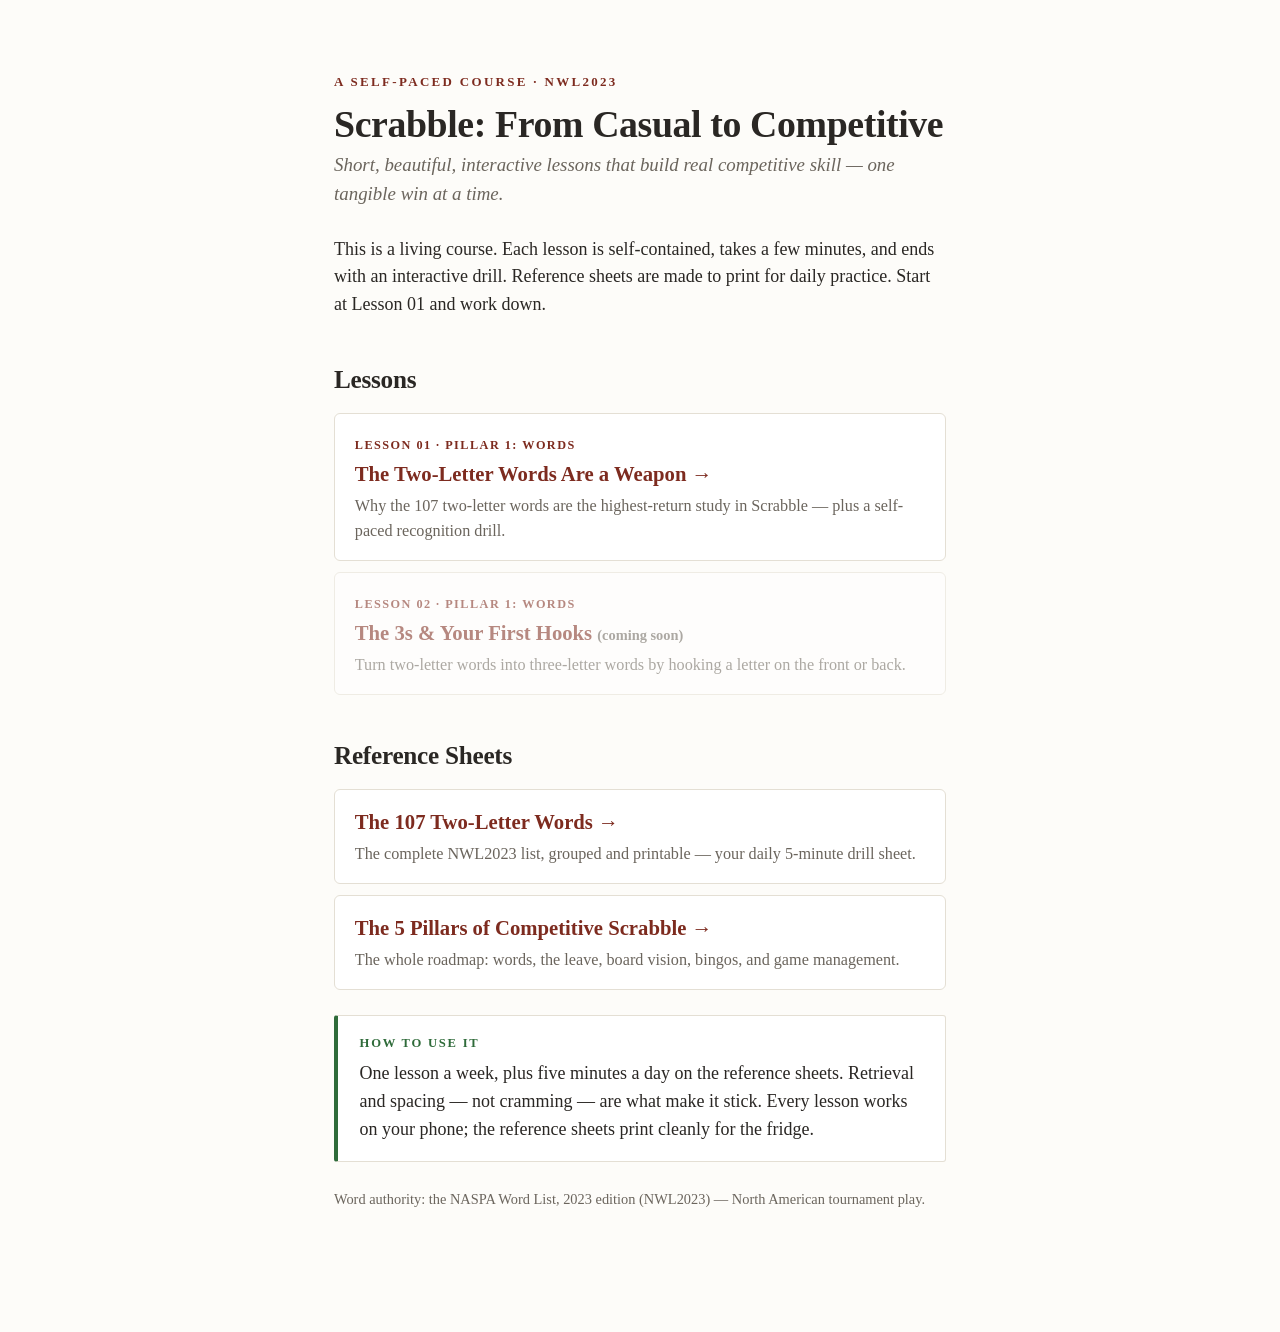
==== index.html @ 072842bb "Public Scrabble course site: Lesson 01, reference sheets, landing page Static HTML/CSS/JS. Served vi" ====
<!DOCTYPE html>
<html lang="en">
<head>
<meta charset="utf-8">
<meta name="viewport" content="width=device-width, initial-scale=1">
<title>A Scrabble Course — from casual to competitive</title>
<link rel="stylesheet" href="assets/course.css">
<style>
  .index-list { list-style:none; padding:0; margin:1rem 0; }
  .index-list li { border:1px solid var(--rule); border-radius:6px; padding:0.9rem 1.1rem; margin:0.6rem 0; background:#fff; }
  .index-list a { border:0; font-size:1.15rem; font-weight:600; }
  .index-list .desc { display:block; color:var(--ink-soft); font-size:0.9rem; margin-top:0.2rem; }
  .index-list .tag { font-size:0.68rem; letter-spacing:0.12em; text-transform:uppercase; font-weight:700; color:var(--accent); }
  .comingsoon { opacity:0.55; }
</style>
</head>
<body>

<p class="kicker">A Self-Paced Course · NWL2023</p>
<h1>Scrabble: From Casual to Competitive</h1>
<p class="subtitle">Short, beautiful, interactive lessons that build real competitive skill — one tangible win at a time.</p>

<p>This is a living course. Each lesson is self-contained, takes a few minutes, and ends with an interactive drill. Reference sheets are made to print for daily practice. Start at Lesson 01 and work down.</p>

<h2>Lessons</h2>
<ul class="index-list">
  <li>
    <span class="tag">Lesson 01 · Pillar 1: Words</span><br>
    <a href="lessons/0001-two-letter-words.html">The Two-Letter Words Are a Weapon →</a>
    <span class="desc">Why the 107 two-letter words are the highest-return study in Scrabble — plus a self-paced recognition drill.</span>
  </li>
  <li class="comingsoon">
    <span class="tag">Lesson 02 · Pillar 1: Words</span><br>
    <a href="#">The 3s &amp; Your First Hooks <span class="cite">(coming soon)</span></a>
    <span class="desc">Turn two-letter words into three-letter words by hooking a letter on the front or back.</span>
  </li>
</ul>

<h2>Reference Sheets</h2>
<ul class="index-list">
  <li>
    <a href="reference/two-letter-words.html">The 107 Two-Letter Words →</a>
    <span class="desc">The complete NWL2023 list, grouped and printable — your daily 5-minute drill sheet.</span>
  </li>
  <li>
    <a href="reference/skill-roadmap.html">The 5 Pillars of Competitive Scrabble →</a>
    <span class="desc">The whole roadmap: words, the leave, board vision, bingos, and game management.</span>
  </li>
</ul>

<div class="callout win">
  <span class="label">How to use it</span>
  One lesson a week, plus five minutes a day on the reference sheets. Retrieval and spacing — not cramming — are what make it stick. Every lesson works on your phone; the reference sheets print cleanly for the fridge.
</div>

<p class="cite">Word authority: the NASPA Word List, 2023 edition (NWL2023) — North American tournament play.</p>

</body>
</html>
---- assets/course.css ----
/* course.css — shared stylesheet for the Scrabble teaching workspace.
   Tufte-inspired: generous margins, readable measure, restrained palette.
   Linked by every lesson and reference sheet. Prints cleanly to paper. */

:root {
  --ink:       #2a2724;
  --ink-soft:  #6b655d;
  --paper:     #fdfcf9;
  --rule:      #e4dfd4;
  --accent:    #7d2b1f;   /* deep brick red — links, emphasis */
  --tile-bg:   #e8d9b0;   /* Scrabble-tile cream */
  --tile-edge: #c9b184;
  --tile-ink:  #33302b;
  --good:      #2f6b3a;
  --bad:       #9c2c2c;
  --dl:        #b9d4e6;   /* double letter */
  --tl:        #4f97c4;   /* triple letter */
  --dw:        #efb8c0;   /* double word  */
  --tw:        #d1493f;   /* triple word  */
  --measure:   38rem;
}

* { box-sizing: border-box; }

html { font-size: 18px; }

body {
  font-family: "Iowan Old Style", "Palatino Linotype", Palatino, "Book Antiqua", Georgia, serif;
  color: var(--ink);
  background: var(--paper);
  line-height: 1.55;
  margin: 0 auto;
  padding: 4rem 2rem 6rem;
  max-width: var(--measure);
  -webkit-font-smoothing: antialiased;
}

/* ---- Typography ---- */
h1, h2, h3 { font-weight: 600; line-height: 1.15; letter-spacing: -0.01em; }
h1 { font-size: 2.1rem; margin: 0 0 0.2rem; }
h2 { font-size: 1.4rem; margin: 2.6rem 0 0.6rem; }
h3 { font-size: 1.1rem; margin: 1.8rem 0 0.4rem; }

.kicker {
  font-size: 0.72rem; letter-spacing: 0.18em; text-transform: uppercase;
  color: var(--accent); font-weight: 700; margin: 0 0 0.6rem;
}
.subtitle { color: var(--ink-soft); font-style: italic; font-size: 1.05rem; margin: 0 0 1.5rem; }

p, li { font-size: 1rem; }
a { color: var(--accent); text-decoration: none; border-bottom: 1px solid var(--rule); }
a:hover { border-bottom-color: var(--accent); }

hr { border: 0; border-top: 1px solid var(--rule); margin: 2.4rem 0; }

strong { font-weight: 700; }
em { font-style: italic; }

/* ---- Sidenote / margin note ---- */
.note {
  font-size: 0.85rem; color: var(--ink-soft); line-height: 1.4;
  border-left: 2px solid var(--rule); padding-left: 0.9rem; margin: 1.2rem 0;
}
.cite { font-size: 0.8rem; color: var(--ink-soft); }
.cite a { border: 0; text-decoration: underline; text-decoration-color: var(--rule); }

/* ---- Callout boxes ---- */
.callout {
  background: #fff; border: 1px solid var(--rule); border-left: 4px solid var(--accent);
  border-radius: 3px; padding: 1rem 1.2rem; margin: 1.4rem 0;
}
.callout .label {
  font-size: 0.7rem; letter-spacing: 0.14em; text-transform: uppercase;
  color: var(--accent); font-weight: 700; display: block; margin-bottom: 0.35rem;
}
.callout.win { border-left-color: var(--good); }
.callout.win .label { color: var(--good); }

/* ---- Scrabble tiles ---- */
.tile {
  display: inline-flex; align-items: center; justify-content: center;
  position: relative;
  width: 2.1rem; height: 2.1rem; margin: 0.12rem;
  background: var(--tile-bg); border: 1px solid var(--tile-edge);
  border-radius: 4px; box-shadow: 0 1.5px 0 var(--tile-edge), 0 2px 3px rgba(0,0,0,0.12);
  font-family: Georgia, serif; font-weight: 700; font-size: 1.1rem;
  color: var(--tile-ink); text-transform: uppercase; vertical-align: middle;
  user-select: none;
}
.tile .pts {
  position: absolute; right: 2px; bottom: 0px;
  font-size: 0.5rem; font-weight: 600; line-height: 1;
}
.tile.blank { color: var(--ink-soft); background: #f3ecd8; }
.rack { display: flex; flex-wrap: wrap; gap: 0.1rem; margin: 1rem 0; }

/* Word tile-strip, compact (for word lists) */
.word { display: inline-flex; gap: 1px; margin: 0.2rem 0.5rem 0.2rem 0; }
.word .tile { width: 1.5rem; height: 1.5rem; font-size: 0.8rem; box-shadow: 0 1px 0 var(--tile-edge); }
.word .tile .pts { display: none; }

/* ---- Word-list grid (reference sheets) ---- */
.wordgrid {
  display: grid; grid-template-columns: repeat(auto-fill, minmax(3.2rem, 1fr));
  gap: 0.3rem 0.5rem; margin: 0.8rem 0 1.4rem;
}
.wordgrid .w {
  font-family: "SF Mono", "Menlo", monospace; font-size: 0.95rem; font-weight: 600;
  text-align: center; padding: 0.25rem 0; background: var(--tile-bg);
  border: 1px solid var(--tile-edge); border-radius: 3px; letter-spacing: 0.05em;
}
.grouphead {
  font-family: Georgia, serif; font-size: 1.3rem; font-weight: 700; color: var(--accent);
  margin: 1.2rem 0 0.3rem; border-bottom: 1px solid var(--rule); padding-bottom: 0.2rem;
}

/* ---- Board premium legend ---- */
.premium { display: inline-block; padding: 0.05rem 0.4rem; border-radius: 3px; font-size: 0.8rem; font-weight: 600; }
.premium.dl { background: var(--dl); } .premium.tl { background: var(--tl); color:#fff; }
.premium.dw { background: var(--dw); } .premium.tw { background: var(--tw); color:#fff; }

/* ---- Footer nav ---- */
.pagenav {
  margin-top: 3rem; padding-top: 1.2rem; border-top: 1px solid var(--rule);
  display: flex; flex-wrap: wrap; gap: 1rem; justify-content: space-between;
  font-size: 0.85rem; color: var(--ink-soft);
}
.ask {
  margin-top: 2.4rem; background: #fbf4e9; border: 1px dashed var(--tile-edge);
  border-radius: 4px; padding: 0.9rem 1.1rem; font-size: 0.9rem; color: var(--ink-soft);
}
.ask strong { color: var(--ink); }

/* ---- Interactive quiz / flashcard widget (quiz.js) ---- */
.quiz {
  background: #fff; border: 1px solid var(--rule); border-radius: 6px;
  padding: 1.4rem; margin: 1.4rem 0; text-align: center;
}
.quiz-stat { font-size: 0.78rem; color: var(--ink-soft); letter-spacing: 0.03em; }
.quiz-word { font-size: 1.6rem; margin: 1rem 0; min-height: 2.2rem; }
.quiz .flash { font-size: 1.15rem; padding: 1.2rem 0.5rem; }
.quiz-btns { display: flex; gap: 0.6rem; justify-content: center; margin-top: 0.6rem; }
.quiz button {
  font-family: inherit; font-size: 0.95rem; padding: 0.5rem 1.1rem; cursor: pointer;
  background: var(--tile-bg); border: 1px solid var(--tile-edge); border-radius: 4px;
  color: var(--tile-ink); transition: transform 0.06s ease, background 0.15s ease;
}
.quiz button:hover:not(:disabled) { background: #f0e3c0; transform: translateY(-1px); }
.quiz button.next { background: var(--accent); color: #fff; border-color: var(--accent); font-weight: 600; }
.quiz button.next:hover { background: #66231a; }
.quiz button:disabled { opacity: 0.55; cursor: default; }
.quiz-fb { min-height: 2.6rem; margin-top: 0.9rem; font-size: 0.92rem; line-height: 1.35; }
.quiz-fb.good { color: var(--good); }
.quiz-fb.bad  { color: var(--bad); }
.quiz.done .quiz-word { font-size: 2.6rem; color: var(--accent); }

/* ---- Print ---- */
@media print {
  html { font-size: 12pt; }
  body { padding: 0; max-width: none; background: #fff; }
  a { color: var(--ink); }
  .ask, .pagenav { display: none; }
  .tile, .wordgrid .w { box-shadow: none; }
  .callout { break-inside: avoid; }
}
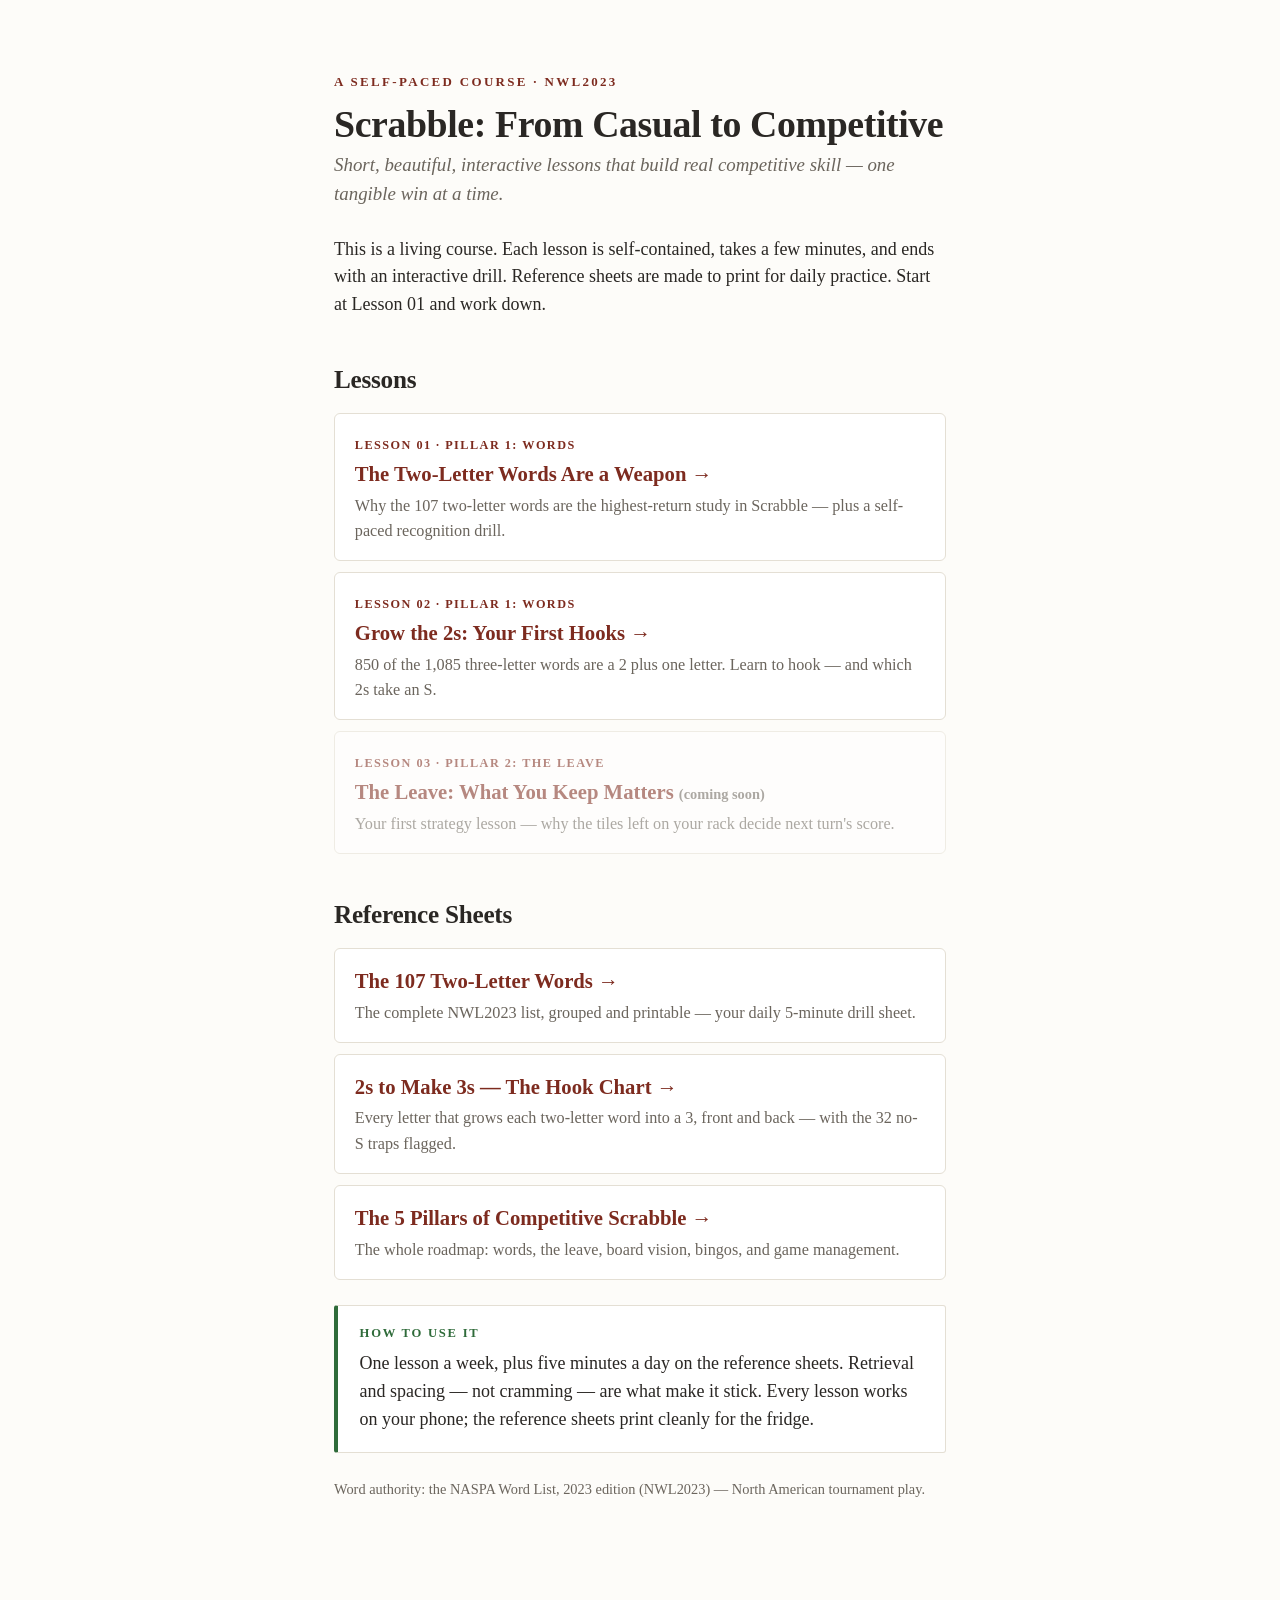
==== commit 46fe7081: "Lesson 02: hooks (2s → 3s) + the 2s-to-make-3s hook chart Lesson covers front/back hooks, the S-hook" ====
--- a/index.html
+++ b/index.html
@@ -29,10 +29,15 @@
     <a href="lessons/0001-two-letter-words.html">The Two-Letter Words Are a Weapon →</a>
     <span class="desc">Why the 107 two-letter words are the highest-return study in Scrabble — plus a self-paced recognition drill.</span>
   </li>
+  <li>
+    <span class="tag">Lesson 02 · Pillar 1: Words</span><br>
+    <a href="lessons/0002-threes-and-hooks.html">Grow the 2s: Your First Hooks →</a>
+    <span class="desc">850 of the 1,085 three-letter words are a 2 plus one letter. Learn to hook — and which 2s take an S.</span>
+  </li>
   <li class="comingsoon">
-    <span class="tag">Lesson 02 · Pillar 1: Words</span><br>
-    <a href="#">The 3s &amp; Your First Hooks <span class="cite">(coming soon)</span></a>
-    <span class="desc">Turn two-letter words into three-letter words by hooking a letter on the front or back.</span>
+    <span class="tag">Lesson 03 · Pillar 2: The Leave</span><br>
+    <a href="#">The Leave: What You Keep Matters <span class="cite">(coming soon)</span></a>
+    <span class="desc">Your first strategy lesson — why the tiles left on your rack decide next turn's score.</span>
   </li>
 </ul>
 
@@ -41,6 +46,10 @@
   <li>
     <a href="reference/two-letter-words.html">The 107 Two-Letter Words →</a>
     <span class="desc">The complete NWL2023 list, grouped and printable — your daily 5-minute drill sheet.</span>
+  </li>
+  <li>
+    <a href="reference/two-to-make-three.html">2s to Make 3s — The Hook Chart →</a>
+    <span class="desc">Every letter that grows each two-letter word into a 3, front and back — with the 32 no-S traps flagged.</span>
   </li>
   <li>
     <a href="reference/skill-roadmap.html">The 5 Pillars of Competitive Scrabble →</a>
--- a/assets/course.css
+++ b/assets/course.css
@@ -109,6 +109,18 @@
   text-align: center; padding: 0.25rem 0; background: var(--tile-bg);
   border: 1px solid var(--tile-edge); border-radius: 3px; letter-spacing: 0.05em;
 }
+/* Tap-to-reveal definitions (defs.js) */
+.wordgrid .w[data-def] { cursor: pointer; }
+.wordgrid .w[data-def]:hover { filter: brightness(0.96); }
+.wordgrid .w.open { outline: 2px solid var(--accent); outline-offset: -1px; }
+.wordgrid .defbox {
+  grid-column: 1 / -1;
+  font-family: "Iowan Old Style", "Palatino Linotype", Palatino, "Book Antiqua", Georgia, serif;
+  font-size: 0.9rem; line-height: 1.4; color: var(--ink);
+  background: #fff; border: 1px solid var(--rule); border-left: 3px solid var(--accent);
+  border-radius: 3px; padding: 0.45rem 0.7rem; margin: 0.1rem 0 0.3rem;
+}
+.wordgrid .defbox strong { font-family: "SF Mono", "Menlo", monospace; letter-spacing: 0.05em; }
 .grouphead {
   font-family: Georgia, serif; font-size: 1.3rem; font-weight: 700; color: var(--accent);
   margin: 1.2rem 0 0.3rem; border-bottom: 1px solid var(--rule); padding-bottom: 0.2rem;
@@ -161,5 +173,7 @@
   a { color: var(--ink); }
   .ask, .pagenav { display: none; }
   .tile, .wordgrid .w { box-shadow: none; }
+  .wordgrid .defbox { display: none; }
+  .wordgrid .w.open { outline: none; }
   .callout { break-inside: avoid; }
 }
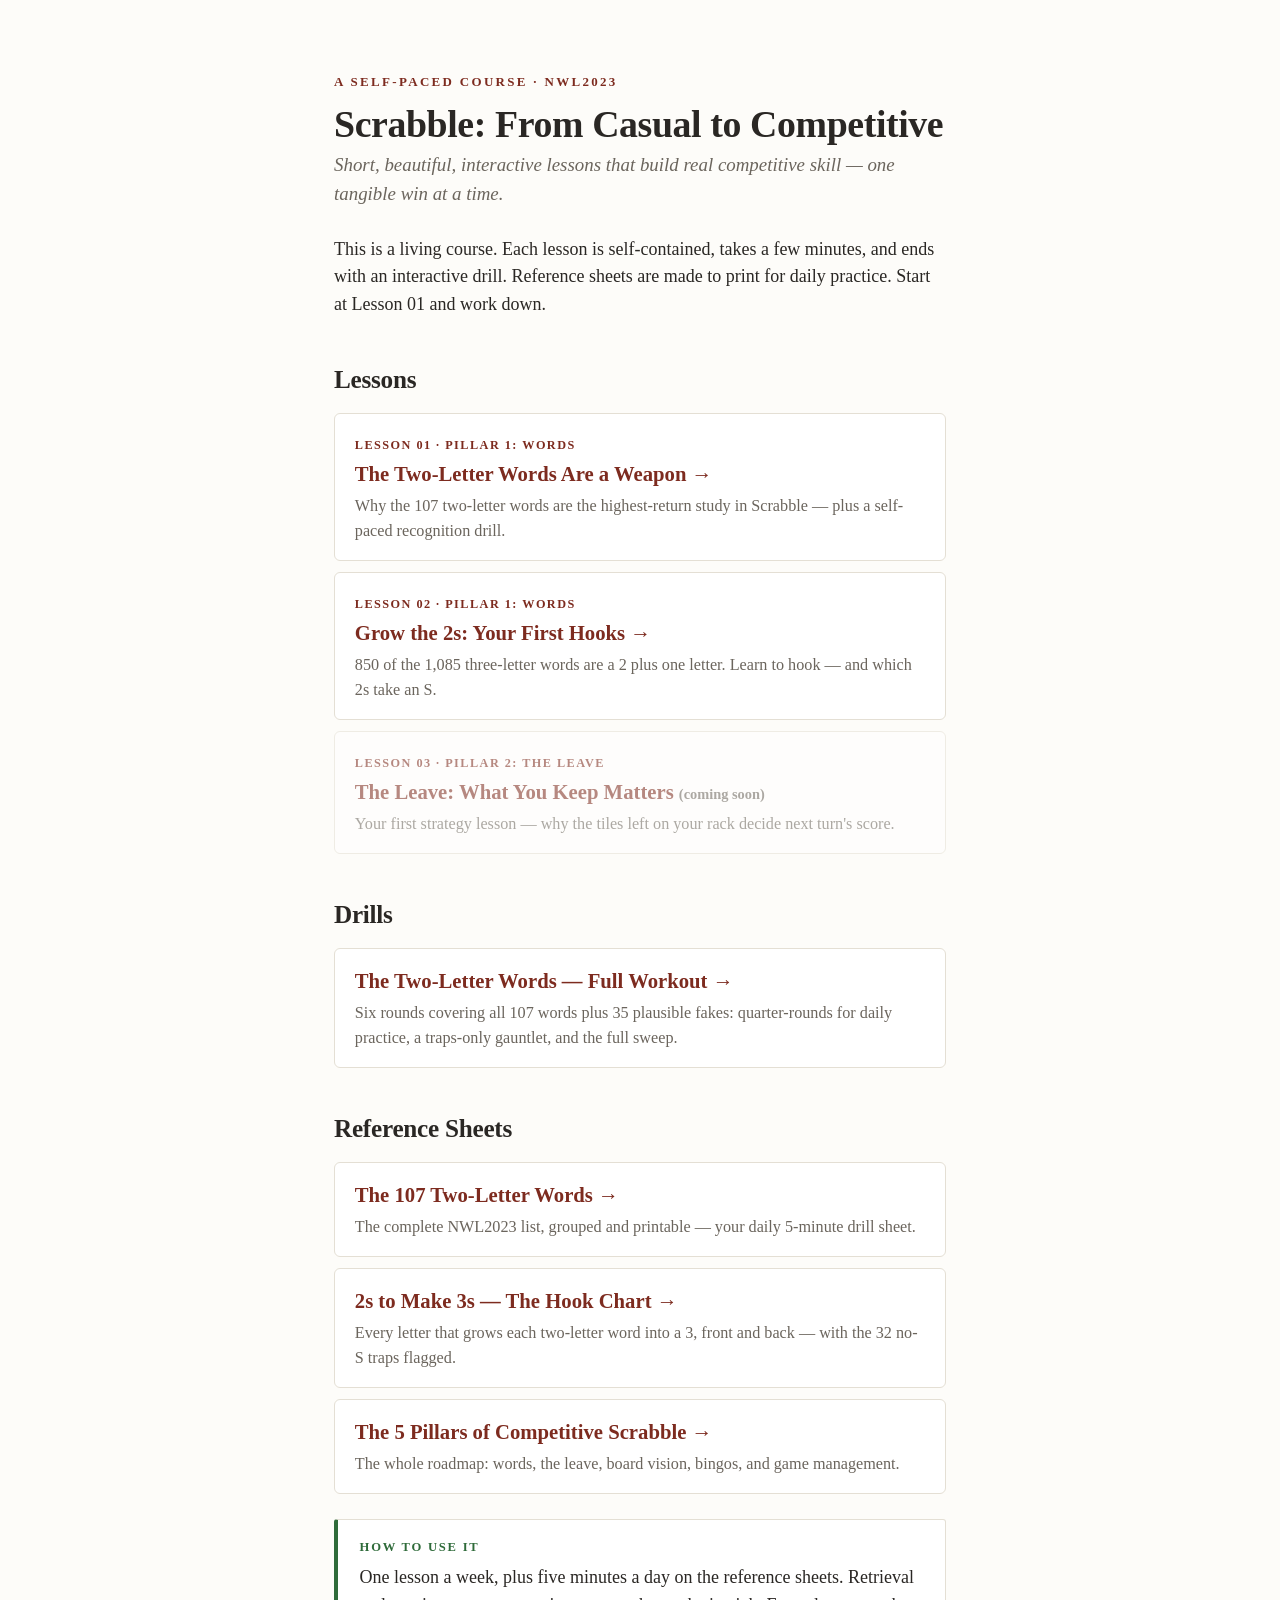
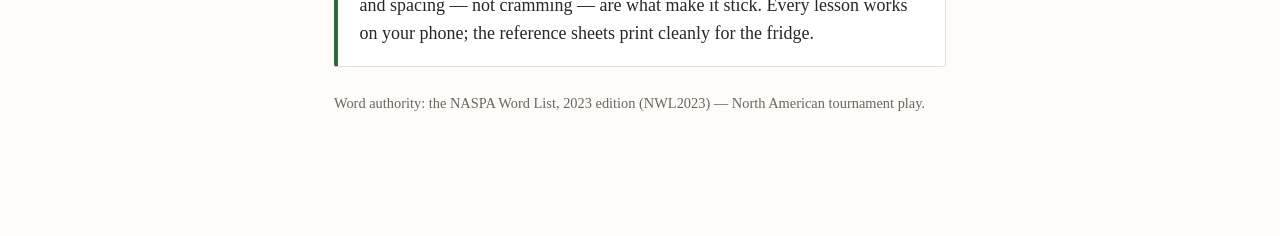
==== commit a02079d3: "Add full-list two-letter drills + fix VA's Collins status New drills/two-letter-drills.html covers t" ====
--- a/index.html
+++ b/index.html
@@ -41,6 +41,14 @@
   </li>
 </ul>
 
+<h2>Drills</h2>
+<ul class="index-list">
+  <li>
+    <a href="drills/two-letter-drills.html">The Two-Letter Words — Full Workout →</a>
+    <span class="desc">Six rounds covering all 107 words plus 35 plausible fakes: quarter-rounds for daily practice, a traps-only gauntlet, and the full sweep.</span>
+  </li>
+</ul>
+
 <h2>Reference Sheets</h2>
 <ul class="index-list">
   <li>
--- a/assets/course.css
+++ b/assets/course.css
@@ -131,6 +131,16 @@
 .premium.dl { background: var(--dl); } .premium.tl { background: var(--tl); color:#fff; }
 .premium.dw { background: var(--dw); } .premium.tw { background: var(--tw); color:#fff; }
 
+/* ---- Top breadcrumb (every page except the home page) ---- */
+.topnav {
+  font-size: 0.75rem; letter-spacing: 0.06em;
+  margin: -2rem 0 2.2rem;
+}
+.topnav a { color: var(--ink-soft); border-bottom-color: transparent; }
+.topnav a:hover { color: var(--accent); border-bottom-color: var(--rule); }
+.topnav .sep { color: var(--rule); margin: 0 0.45rem; }
+.topnav .here { color: var(--ink-soft); }
+
 /* ---- Footer nav ---- */
 .pagenav {
   margin-top: 3rem; padding-top: 1.2rem; border-top: 1px solid var(--rule);
@@ -171,7 +181,7 @@
   html { font-size: 12pt; }
   body { padding: 0; max-width: none; background: #fff; }
   a { color: var(--ink); }
-  .ask, .pagenav { display: none; }
+  .ask, .pagenav, .topnav { display: none; }
   .tile, .wordgrid .w { box-shadow: none; }
   .wordgrid .defbox { display: none; }
   .wordgrid .w.open { outline: none; }
